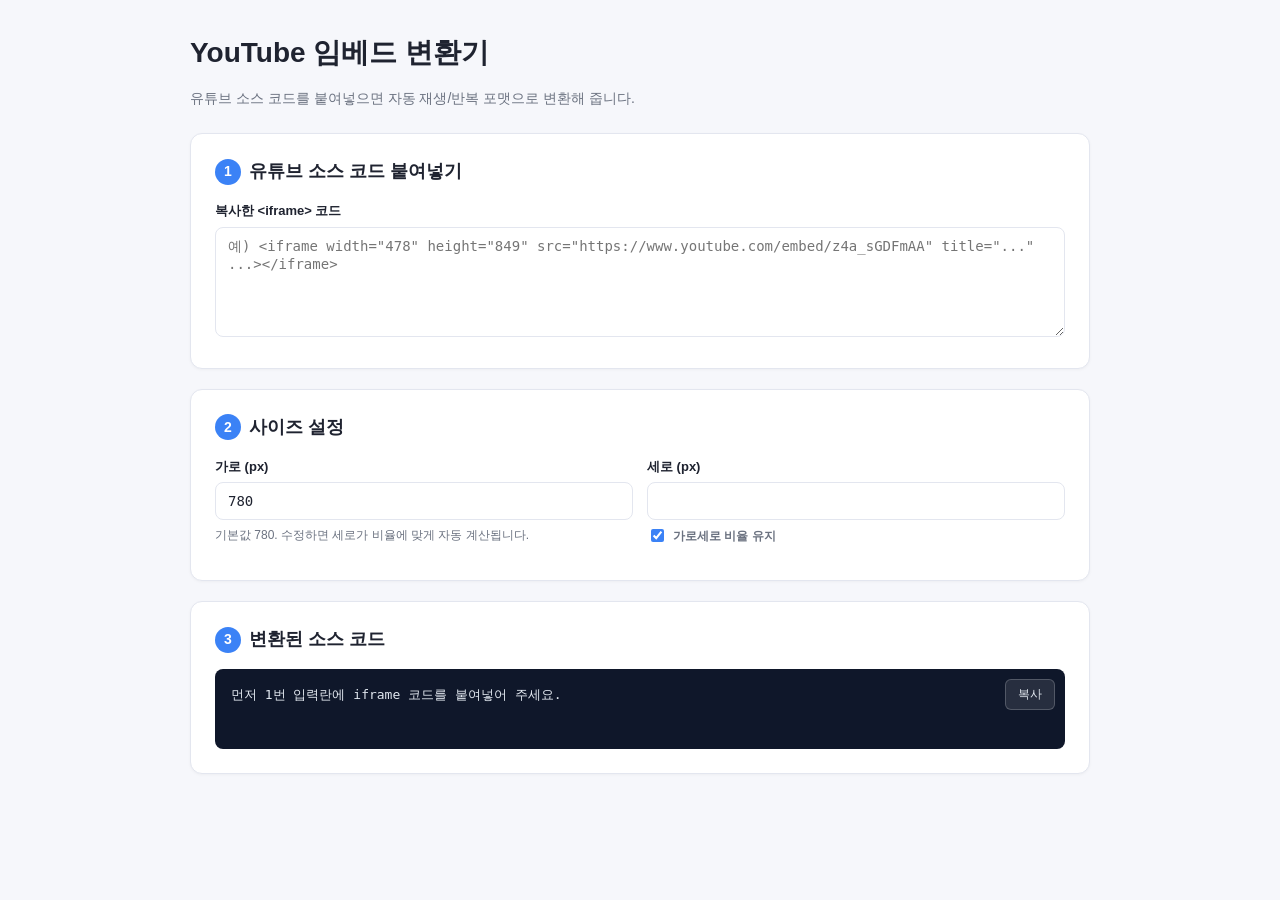
==== index.html @ b3e0369d "Add YouTube embed code generator Simple single-page tool that parses a pasted YouTube iframe, extrac" ====
<!DOCTYPE html>
<html lang="ko">
<head>
<meta charset="UTF-8">
<meta name="viewport" content="width=device-width, initial-scale=1.0">
<title>YouTube 임베드 변환기</title>
<style>
  :root {
    --bg: #f6f7fb;
    --card: #ffffff;
    --border: #e3e6ef;
    --text: #1f2330;
    --muted: #6b7280;
    --primary: #3b82f6;
    --primary-hover: #2563eb;
    --accent: #ef4444;
    --code-bg: #0f172a;
    --code-text: #e2e8f0;
  }
  * { box-sizing: border-box; }
  body {
    margin: 0;
    padding: 32px 16px;
    font-family: -apple-system, BlinkMacSystemFont, "Segoe UI", "Noto Sans KR", sans-serif;
    background: var(--bg);
    color: var(--text);
    line-height: 1.5;
  }
  .container {
    max-width: 900px;
    margin: 0 auto;
  }
  h1 {
    margin: 0 0 8px;
    font-size: 28px;
  }
  .subtitle {
    color: var(--muted);
    margin-bottom: 24px;
    font-size: 14px;
  }
  .card {
    background: var(--card);
    border: 1px solid var(--border);
    border-radius: 12px;
    padding: 24px;
    margin-bottom: 20px;
    box-shadow: 0 1px 3px rgba(0, 0, 0, 0.04);
  }
  .card h2 {
    margin: 0 0 16px;
    font-size: 18px;
    display: flex;
    align-items: center;
    gap: 8px;
  }
  .step-num {
    display: inline-flex;
    align-items: center;
    justify-content: center;
    width: 26px;
    height: 26px;
    border-radius: 50%;
    background: var(--primary);
    color: #fff;
    font-size: 14px;
    font-weight: 600;
  }
  label {
    display: block;
    font-size: 13px;
    font-weight: 600;
    margin-bottom: 6px;
    color: var(--text);
  }
  textarea, input[type="text"], input[type="number"] {
    width: 100%;
    padding: 10px 12px;
    border: 1px solid var(--border);
    border-radius: 8px;
    font-size: 14px;
    font-family: "SFMono-Regular", Consolas, monospace;
    color: var(--text);
    background: #fff;
    transition: border-color 0.15s;
  }
  textarea:focus, input:focus {
    outline: none;
    border-color: var(--primary);
    box-shadow: 0 0 0 3px rgba(59, 130, 246, 0.15);
  }
  textarea {
    min-height: 110px;
    resize: vertical;
  }
  .row {
    display: grid;
    grid-template-columns: 1fr 1fr;
    gap: 14px;
  }
  .info-row {
    display: flex;
    flex-wrap: wrap;
    gap: 8px 18px;
    font-size: 13px;
    color: var(--muted);
    margin-top: 10px;
  }
  .info-row b {
    color: var(--text);
    font-weight: 600;
  }
  .info-row .pill {
    background: #eef2ff;
    color: #3730a3;
    padding: 2px 10px;
    border-radius: 999px;
    font-weight: 500;
  }
  .error {
    color: var(--accent);
    font-size: 13px;
    margin-top: 8px;
    display: none;
  }
  .error.show { display: block; }
  .output-wrap {
    position: relative;
  }
  pre.output {
    background: var(--code-bg);
    color: var(--code-text);
    padding: 16px;
    border-radius: 8px;
    font-size: 13px;
    line-height: 1.55;
    overflow-x: auto;
    white-space: pre-wrap;
    word-break: break-all;
    margin: 0;
    min-height: 80px;
  }
  .copy-btn {
    position: absolute;
    top: 10px;
    right: 10px;
    background: rgba(255, 255, 255, 0.1);
    color: #e2e8f0;
    border: 1px solid rgba(255, 255, 255, 0.2);
    padding: 6px 12px;
    border-radius: 6px;
    font-size: 12px;
    cursor: pointer;
    transition: background 0.15s;
  }
  .copy-btn:hover { background: rgba(255, 255, 255, 0.2); }
  .copy-btn.copied { background: #10b981; border-color: #10b981; }
  .note {
    font-size: 12px;
    color: var(--muted);
    margin-top: 6px;
  }
  .lock-toggle {
    display: inline-flex;
    align-items: center;
    gap: 6px;
    font-size: 12px;
    color: var(--muted);
    margin-top: 6px;
    cursor: pointer;
    user-select: none;
  }
  .lock-toggle input { accent-color: var(--primary); }
  @media (max-width: 600px) {
    .row { grid-template-columns: 1fr; }
  }
</style>
</head>
<body>
<div class="container">
  <h1>YouTube 임베드 변환기</h1>
  <p class="subtitle">유튜브 소스 코드를 붙여넣으면 자동 재생/반복 포맷으로 변환해 줍니다.</p>

  <div class="card">
    <h2><span class="step-num">1</span>유튜브 소스 코드 붙여넣기</h2>
    <label for="inputCode">복사한 &lt;iframe&gt; 코드</label>
    <textarea id="inputCode" placeholder='예) <iframe width="478" height="849" src="https://www.youtube.com/embed/z4a_sGDFmAA" title="..." ...></iframe>'></textarea>
    <div class="error" id="errorMsg">올바른 YouTube iframe 코드를 찾지 못했어요.</div>
    <div class="info-row" id="infoRow" style="display:none;">
      <span><b>Title:</b> <span id="videoTitle">-</span></span>
      <span><b>Video ID:</b> <span class="pill" id="videoId">-</span></span>
      <span><b>원본 크기:</b> <span id="origSize">-</span></span>
    </div>
  </div>

  <div class="card">
    <h2><span class="step-num">2</span>사이즈 설정</h2>
    <div class="row">
      <div>
        <label for="widthInput">가로 (px)</label>
        <input type="number" id="widthInput" value="780" min="1">
        <p class="note">기본값 780. 수정하면 세로가 비율에 맞게 자동 계산됩니다.</p>
      </div>
      <div>
        <label for="heightInput">세로 (px)</label>
        <input type="number" id="heightInput" min="1">
        <label class="lock-toggle">
          <input type="checkbox" id="ratioLock" checked>
          가로세로 비율 유지
        </label>
      </div>
    </div>
  </div>

  <div class="card">
    <h2><span class="step-num">3</span>변환된 소스 코드</h2>
    <div class="output-wrap">
      <button class="copy-btn" id="copyBtn" type="button">복사</button>
      <pre class="output" id="outputCode">먼저 1번 입력란에 iframe 코드를 붙여넣어 주세요.</pre>
    </div>
  </div>
</div>

<script>
(function () {
  const $input = document.getElementById('inputCode');
  const $width = document.getElementById('widthInput');
  const $height = document.getElementById('heightInput');
  const $ratioLock = document.getElementById('ratioLock');
  const $output = document.getElementById('outputCode');
  const $copyBtn = document.getElementById('copyBtn');
  const $error = document.getElementById('errorMsg');
  const $infoRow = document.getElementById('infoRow');
  const $videoTitle = document.getElementById('videoTitle');
  const $videoId = document.getElementById('videoId');
  const $origSize = document.getElementById('origSize');

  const DEFAULT_WIDTH = 780;
  const FALLBACK_RATIO = 9 / 16;

  const state = {
    videoId: '',
    title: '',
    origWidth: 0,
    origHeight: 0,
    ratio: FALLBACK_RATIO,
  };

  function extractVideoId(src) {
    if (!src) return '';
    try {
      const url = new URL(src, 'https://www.youtube.com');
      const embedMatch = url.pathname.match(/\/embed\/([A-Za-z0-9_-]{6,})/);
      if (embedMatch) return embedMatch[1];
      if (url.hostname.includes('youtu.be')) {
        return url.pathname.replace(/^\//, '').split('/')[0] || '';
      }
      const v = url.searchParams.get('v');
      if (v) return v;
    } catch (_) {}
    const m = src.match(/(?:youtube\.com\/(?:embed|v|shorts)\/|youtu\.be\/|[?&]v=)([A-Za-z0-9_-]{6,})/);
    return m ? m[1] : '';
  }

  function parseIframe(text) {
    if (!text || !text.trim()) return null;
    const parser = new DOMParser();
    const doc = parser.parseFromString(text, 'text/html');
    const iframe = doc.querySelector('iframe');
    if (!iframe) return null;
    const src = iframe.getAttribute('src') || '';
    const videoId = extractVideoId(src);
    if (!videoId) return null;
    const width = parseInt(iframe.getAttribute('width'), 10);
    const height = parseInt(iframe.getAttribute('height'), 10);
    return {
      videoId,
      title: iframe.getAttribute('title') || '',
      width: Number.isFinite(width) && width > 0 ? width : 0,
      height: Number.isFinite(height) && height > 0 ? height : 0,
    };
  }

  function buildOutput() {
    if (!state.videoId) {
      $output.textContent = '먼저 1번 입력란에 iframe 코드를 붙여넣어 주세요.';
      return;
    }
    const w = Math.max(1, parseInt($width.value, 10) || DEFAULT_WIDTH);
    const h = Math.max(1, parseInt($height.value, 10) || Math.round(w * state.ratio));
    const src = `https://www.youtube.com/embed/?loop=1&amp;autoplay=1&amp;mute=1&amp;playlist=${state.videoId}`;
    $output.textContent =
      `<p style="text-align: center;">` +
      `<iframe src="${src}" width="${w}" height="${h}" frameborder="0" allowfullscreen="allowfullscreen">` +
      `</iframe></p>`;
  }

  function updateInfoUI() {
    if (!state.videoId) {
      $infoRow.style.display = 'none';
      return;
    }
    $infoRow.style.display = '';
    $videoTitle.textContent = state.title || '(제목 없음)';
    $videoId.textContent = state.videoId;
    $origSize.textContent = state.origWidth && state.origHeight
      ? `${state.origWidth} × ${state.origHeight}`
      : '(지정 없음)';
  }

  function onInputChange() {
    const parsed = parseIframe($input.value);
    if (!parsed) {
      state.videoId = '';
      state.title = '';
      state.origWidth = 0;
      state.origHeight = 0;
      state.ratio = FALLBACK_RATIO;
      const hasText = $input.value.trim().length > 0;
      $error.classList.toggle('show', hasText);
      updateInfoUI();
      buildOutput();
      return;
    }
    $error.classList.remove('show');
    state.videoId = parsed.videoId;
    state.title = parsed.title;
    state.origWidth = parsed.width;
    state.origHeight = parsed.height;
    state.ratio = (parsed.width > 0 && parsed.height > 0)
      ? parsed.height / parsed.width
      : FALLBACK_RATIO;
    updateInfoUI();
    const w = parseInt($width.value, 10) || DEFAULT_WIDTH;
    $width.value = w;
    $height.value = Math.round(w * state.ratio);
    buildOutput();
  }

  function onWidthChange() {
    if (!state.videoId) { buildOutput(); return; }
    if ($ratioLock.checked) {
      const w = parseInt($width.value, 10);
      if (Number.isFinite(w) && w > 0) {
        $height.value = Math.round(w * state.ratio);
      }
    }
    buildOutput();
  }

  function onHeightChange() {
    if (!state.videoId) { buildOutput(); return; }
    if ($ratioLock.checked) {
      const h = parseInt($height.value, 10);
      if (Number.isFinite(h) && h > 0 && state.ratio > 0) {
        $width.value = Math.round(h / state.ratio);
      }
    }
    buildOutput();
  }

  async function onCopy() {
    const text = $output.textContent;
    if (!text || !state.videoId) return;
    try {
      await navigator.clipboard.writeText(text);
    } catch (_) {
      const ta = document.createElement('textarea');
      ta.value = text;
      document.body.appendChild(ta);
      ta.select();
      try { document.execCommand('copy'); } catch (__) {}
      document.body.removeChild(ta);
    }
    $copyBtn.textContent = '복사됨!';
    $copyBtn.classList.add('copied');
    setTimeout(() => {
      $copyBtn.textContent = '복사';
      $copyBtn.classList.remove('copied');
    }, 1500);
  }

  $input.addEventListener('input', onInputChange);
  $width.addEventListener('input', onWidthChange);
  $height.addEventListener('input', onHeightChange);
  $copyBtn.addEventListener('click', onCopy);
})();
</script>
</body>
</html>
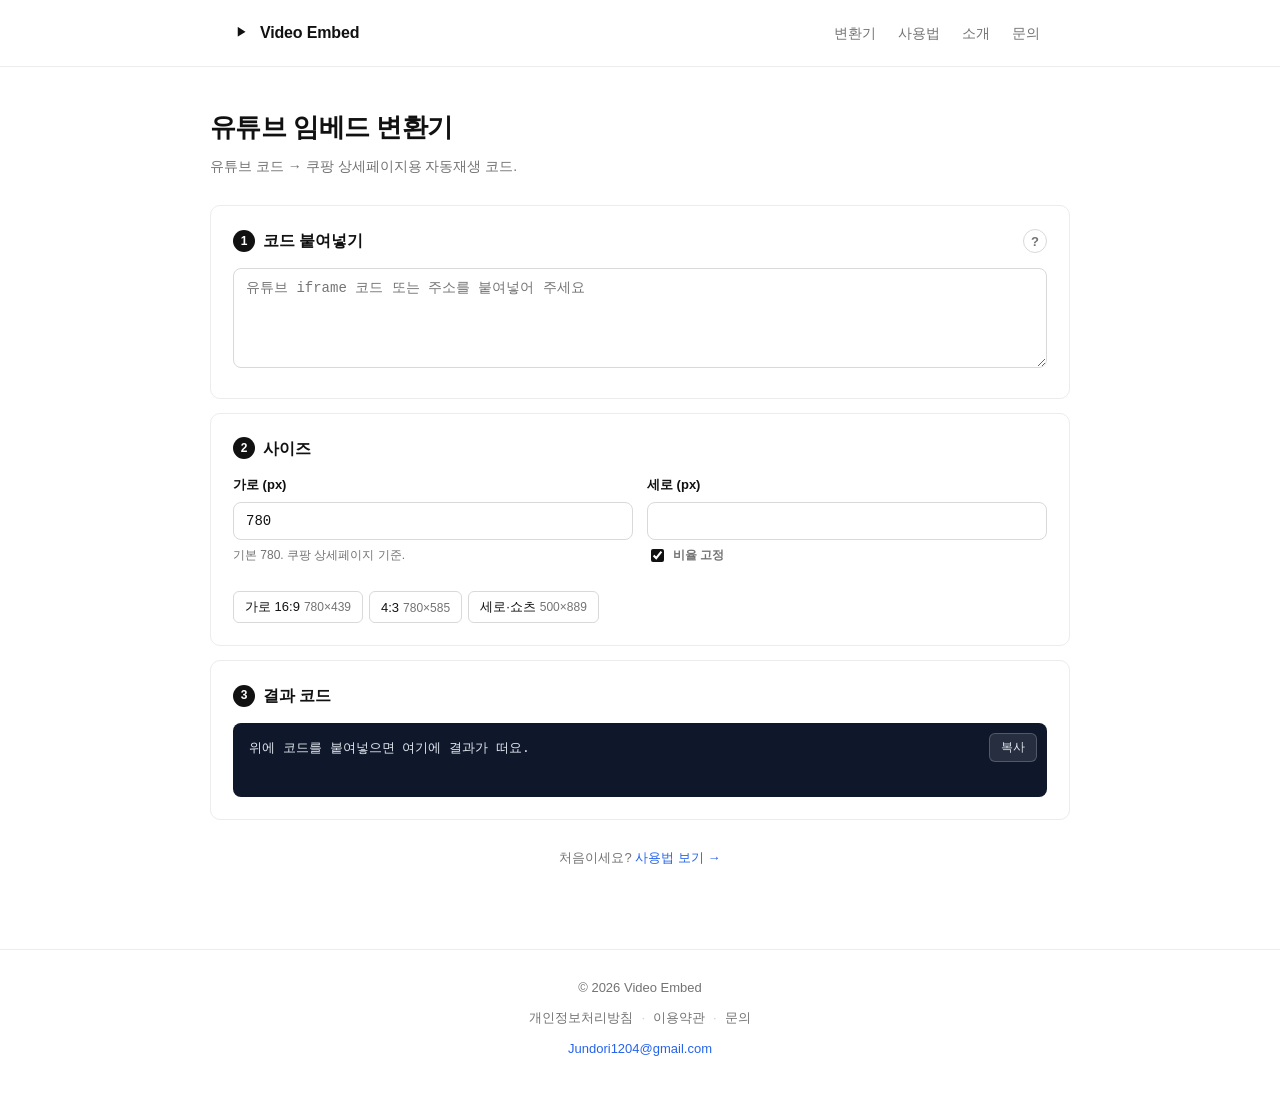
==== commit 8a8b030b: "Expand to multi-page site for AdSense readiness Adds guide/about/privacy/terms pages sharing a minim" ====
--- a/index.html
+++ b/index.html
@@ -3,68 +3,48 @@
 <head>
 <meta charset="UTF-8">
 <meta name="viewport" content="width=device-width, initial-scale=1.0">
-<title>YouTube 임베드 변환기</title>
+<title>유튜브 임베드 변환기 | 쿠팡 상세페이지 자동재생 코드 | Video Embed</title>
+<meta name="description" content="유튜브 영상을 쿠팡 상세페이지용 자동재생·반복 코드로 바꿔주는 무료 도구. 쇼츠도 지원. 가입 없음.">
+<meta name="keywords" content="유튜브 임베드 변환기, 쿠팡 상세페이지 동영상, 쿠팡 유튜브 삽입, 유튜브 iframe, 자동재생 반복, 유튜브 쇼츠 임베드">
+<meta name="author" content="Video Embed">
+<meta name="robots" content="index, follow">
+<link rel="canonical" href="https://video-embed.com/">
+
+<!-- Open Graph -->
+<meta property="og:type" content="website">
+<meta property="og:site_name" content="Video Embed">
+<meta property="og:title" content="유튜브 임베드 변환기 | 쿠팡 상세페이지 자동재생 코드">
+<meta property="og:description" content="유튜브 영상을 쿠팡 상세페이지용 자동재생·반복 코드로 바꿔주는 무료 도구. 쇼츠도 지원.">
+<meta property="og:url" content="https://video-embed.com/">
+<meta property="og:image" content="https://video-embed.com/assets/og-image.svg">
+<meta property="og:locale" content="ko_KR">
+
+<!-- Twitter -->
+<meta name="twitter:card" content="summary_large_image">
+<meta name="twitter:title" content="유튜브 임베드 변환기 | 쿠팡 상세페이지 자동재생 코드">
+<meta name="twitter:description" content="유튜브 영상을 쿠팡 상세페이지용 자동재생·반복 코드로 바꿔주는 무료 도구.">
+<meta name="twitter:image" content="https://video-embed.com/assets/og-image.svg">
+
+<!-- Google AdSense placeholder -->
+<!-- <script async src="https://pagead2.googlesyndication.com/pagead/js/adsbygoogle.js?client=ca-pub-XXXXXXXXXXXXXXXX" crossorigin="anonymous"></script> -->
+
+<!-- Google Analytics placeholder -->
+<!-- <script async src="https://www.googletagmanager.com/gtag/js?id=G-XXXXXXXXXX"></script> -->
+
+<link rel="stylesheet" href="/assets/common.css">
 <style>
-  :root {
-    --bg: #f6f7fb;
-    --card: #ffffff;
-    --border: #e3e6ef;
-    --text: #1f2330;
-    --muted: #6b7280;
-    --primary: #3b82f6;
-    --primary-hover: #2563eb;
-    --accent: #ef4444;
-    --code-bg: #0f172a;
-    --code-text: #e2e8f0;
-  }
-  * { box-sizing: border-box; }
-  body {
-    margin: 0;
-    padding: 32px 16px;
-    font-family: -apple-system, BlinkMacSystemFont, "Segoe UI", "Noto Sans KR", sans-serif;
-    background: var(--bg);
-    color: var(--text);
-    line-height: 1.5;
-  }
-  .container {
-    max-width: 900px;
-    margin: 0 auto;
-  }
-  h1 {
-    margin: 0 0 8px;
-    font-size: 28px;
-  }
-  .subtitle {
-    color: var(--muted);
-    margin-bottom: 24px;
-    font-size: 14px;
-  }
-  .card {
-    background: var(--card);
-    border: 1px solid var(--border);
-    border-radius: 12px;
-    padding: 24px;
-    margin-bottom: 20px;
-    box-shadow: 0 1px 3px rgba(0, 0, 0, 0.04);
-  }
-  .card h2 {
-    margin: 0 0 16px;
-    font-size: 18px;
-    display: flex;
-    align-items: center;
-    gap: 8px;
-  }
   .step-num {
     display: inline-flex;
     align-items: center;
     justify-content: center;
-    width: 26px;
-    height: 26px;
+    width: 22px;
+    height: 22px;
     border-radius: 50%;
-    background: var(--primary);
+    background: var(--text);
     color: #fff;
-    font-size: 14px;
+    font-size: 12px;
     font-weight: 600;
+    flex-shrink: 0;
   }
   label {
     display: block;
@@ -76,8 +56,8 @@
   textarea, input[type="text"], input[type="number"] {
     width: 100%;
     padding: 10px 12px;
-    border: 1px solid var(--border);
-    border-radius: 8px;
+    border: 1px solid var(--border-strong);
+    border-radius: var(--radius-sm);
     font-size: 14px;
     font-family: "SFMono-Regular", Consolas, monospace;
     color: var(--text);
@@ -86,11 +66,10 @@
   }
   textarea:focus, input:focus {
     outline: none;
-    border-color: var(--primary);
-    box-shadow: 0 0 0 3px rgba(59, 130, 246, 0.15);
+    border-color: var(--text);
   }
   textarea {
-    min-height: 110px;
+    min-height: 100px;
     resize: vertical;
   }
   .row {
@@ -101,21 +80,20 @@
   .info-row {
     display: flex;
     flex-wrap: wrap;
-    gap: 8px 18px;
+    gap: 6px 16px;
     font-size: 13px;
     color: var(--muted);
     margin-top: 10px;
   }
-  .info-row b {
+  .info-row b { color: var(--text); font-weight: 600; }
+  .info-row .pill {
+    background: var(--subtle);
     color: var(--text);
-    font-weight: 600;
-  }
-  .info-row .pill {
-    background: #eef2ff;
-    color: #3730a3;
-    padding: 2px 10px;
-    border-radius: 999px;
+    padding: 1px 8px;
+    border-radius: 4px;
     font-weight: 500;
+    font-family: "SFMono-Regular", Consolas, monospace;
+    font-size: 12px;
   }
   .error {
     color: var(--accent);
@@ -124,21 +102,19 @@
     display: none;
   }
   .error.show { display: block; }
-  .output-wrap {
-    position: relative;
-  }
+  .output-wrap { position: relative; }
   pre.output {
     background: var(--code-bg);
     color: var(--code-text);
     padding: 16px;
-    border-radius: 8px;
+    border-radius: var(--radius-sm);
     font-size: 13px;
     line-height: 1.55;
     overflow-x: auto;
     white-space: pre-wrap;
     word-break: break-all;
     margin: 0;
-    min-height: 80px;
+    min-height: 74px;
   }
   .copy-btn {
     position: absolute;
@@ -147,19 +123,16 @@
     background: rgba(255, 255, 255, 0.1);
     color: #e2e8f0;
     border: 1px solid rgba(255, 255, 255, 0.2);
-    padding: 6px 12px;
+    padding: 5px 11px;
     border-radius: 6px;
     font-size: 12px;
     cursor: pointer;
+    font-family: inherit;
     transition: background 0.15s;
   }
   .copy-btn:hover { background: rgba(255, 255, 255, 0.2); }
-  .copy-btn.copied { background: #10b981; border-color: #10b981; }
-  .note {
-    font-size: 12px;
-    color: var(--muted);
-    margin-top: 6px;
-  }
+  .copy-btn.copied { background: var(--success); border-color: var(--success); }
+  .note { font-size: 12px; color: var(--muted); margin-top: 6px; }
   .lock-toggle {
     display: inline-flex;
     align-items: center;
@@ -170,56 +143,321 @@
     cursor: pointer;
     user-select: none;
   }
-  .lock-toggle input { accent-color: var(--primary); }
-  @media (max-width: 600px) {
+  .lock-toggle input { accent-color: var(--text); }
+
+  .presets {
+    display: flex;
+    flex-wrap: wrap;
+    gap: 6px;
+    margin-top: 14px;
+  }
+  .preset-btn {
+    background: #fff;
+    border: 1px solid var(--border-strong);
+    border-radius: 6px;
+    padding: 6px 11px;
+    font-size: 13px;
+    color: var(--text);
+    cursor: pointer;
+    font-family: inherit;
+    transition: background 0.15s;
+  }
+  .preset-btn:hover { background: var(--subtle); }
+  .preset-btn .preset-size { color: var(--muted); font-size: 12px; margin-left: 4px; }
+
+  /* ===== Help button + modal ===== */
+  .card h2 .help-btn {
+    margin-left: auto;
+    width: 24px;
+    height: 24px;
+    border-radius: 50%;
+    border: 1px solid var(--border-strong);
+    background: #fff;
+    color: var(--muted);
+    font-size: 13px;
+    font-weight: 600;
+    cursor: pointer;
+    display: inline-flex;
+    align-items: center;
+    justify-content: center;
+    padding: 0;
+    transition: all 0.15s;
+    font-family: inherit;
+  }
+  .help-btn:hover {
+    border-color: var(--text);
+    color: var(--text);
+    background: var(--subtle);
+  }
+
+  .modal-overlay {
+    position: fixed;
+    inset: 0;
+    background: rgba(0, 0, 0, 0.45);
+    display: none;
+    align-items: center;
+    justify-content: center;
+    z-index: 200;
+    padding: 16px;
+  }
+  .modal-overlay.open { display: flex; }
+  .modal {
+    background: #fff;
+    border-radius: var(--radius);
+    width: 100%;
+    max-width: 520px;
+    max-height: 88vh;
+    display: flex;
+    flex-direction: column;
+    overflow: hidden;
+  }
+  .modal-head {
+    display: flex;
+    align-items: center;
+    justify-content: space-between;
+    padding: 14px 18px;
+    border-bottom: 1px solid var(--border);
+  }
+  .modal-head h3 { margin: 0; font-size: 15px; font-weight: 700; }
+  .modal-close {
+    background: none;
+    border: 0;
+    font-size: 20px;
+    color: var(--muted);
+    cursor: pointer;
+    padding: 4px 8px;
+    line-height: 1;
+    font-family: inherit;
+  }
+  .modal-close:hover { color: var(--text); }
+
+  .modal-tabs {
+    display: flex;
+    border-bottom: 1px solid var(--border);
+  }
+  .modal-tab {
+    flex: 1;
+    background: none;
+    border: 0;
+    padding: 10px 12px;
+    font-size: 13px;
+    color: var(--muted);
+    cursor: pointer;
+    font-weight: 600;
+    border-bottom: 2px solid transparent;
+    margin-bottom: -1px;
+    font-family: inherit;
+  }
+  .modal-tab.active { color: var(--text); border-bottom-color: var(--text); }
+
+  .modal-body {
+    padding: 18px;
+    overflow-y: auto;
+    flex: 1;
+  }
+  .modal-step {
+    display: none;
+  }
+  .modal-step.active { display: block; }
+  .modal-step h4 {
+    margin: 0 0 10px;
+    font-size: 15px;
+    font-weight: 600;
+  }
+  .modal-step p { margin: 0 0 10px; color: #333; font-size: 14px; }
+  .modal-step img {
+    width: 100%;
+    border-radius: var(--radius-sm);
+    border: 1px solid var(--border);
+    margin-top: 4px;
+  }
+  .modal-step .ph {
+    padding: 28px 14px;
+    background: var(--subtle);
+    border: 1px dashed var(--border-strong);
+    border-radius: var(--radius-sm);
+    text-align: center;
+    color: var(--muted);
+    font-size: 13px;
+  }
+
+  .modal-foot {
+    display: flex;
+    align-items: center;
+    justify-content: space-between;
+    padding: 12px 18px;
+    border-top: 1px solid var(--border);
+    background: #fff;
+    gap: 10px;
+  }
+  .step-counter {
+    font-size: 13px;
+    color: var(--muted);
+  }
+  .nav-btns {
+    display: flex;
+    gap: 6px;
+  }
+  .nav-btn {
+    padding: 7px 14px;
+    border-radius: 6px;
+    border: 1px solid var(--border-strong);
+    background: #fff;
+    font-size: 13px;
+    font-weight: 600;
+    cursor: pointer;
+    font-family: inherit;
+    color: var(--text);
+  }
+  .nav-btn:hover:not(:disabled) { background: var(--subtle); }
+  .nav-btn:disabled { opacity: 0.4; cursor: not-allowed; }
+  .nav-btn.primary {
+    background: var(--text);
+    color: #fff;
+    border-color: var(--text);
+  }
+  .nav-btn.primary:hover:not(:disabled) { background: #000; }
+
+  @media (max-width: 640px) {
     .row { grid-template-columns: 1fr; }
   }
 </style>
 </head>
 <body>
-<div class="container">
-  <h1>YouTube 임베드 변환기</h1>
-  <p class="subtitle">유튜브 소스 코드를 붙여넣으면 자동 재생/반복 포맷으로 변환해 줍니다.</p>
-
-  <div class="card">
-    <h2><span class="step-num">1</span>유튜브 소스 코드 붙여넣기</h2>
-    <label for="inputCode">복사한 &lt;iframe&gt; 코드</label>
-    <textarea id="inputCode" placeholder='예) <iframe width="478" height="849" src="https://www.youtube.com/embed/z4a_sGDFmAA" title="..." ...></iframe>'></textarea>
-    <div class="error" id="errorMsg">올바른 YouTube iframe 코드를 찾지 못했어요.</div>
+
+<header class="site-header">
+  <div class="header-inner">
+    <a href="/" class="brand">
+      <span class="brand-mark">▶</span>
+      <span class="brand-name">Video Embed</span>
+    </a>
+    <nav class="site-nav" aria-label="주요 메뉴">
+      <a href="/">변환기</a>
+      <a href="/guide.html">사용법</a>
+      <a href="/about.html">소개</a>
+      <a href="mailto:Jundori1204@gmail.com">문의</a>
+    </nav>
+  </div>
+</header>
+
+<main class="container page">
+  <h1 class="page-title">유튜브 임베드 변환기</h1>
+  <p class="page-subtitle">유튜브 코드 → 쿠팡 상세페이지용 자동재생 코드.</p>
+
+  <section class="card" aria-labelledby="step1">
+    <h2 id="step1">
+      <span class="step-num">1</span>코드 붙여넣기
+      <button type="button" class="help-btn" id="helpBtn" aria-label="코드 복사 방법 보기" title="어떻게 복사하나요?">?</button>
+    </h2>
+    <textarea id="inputCode" placeholder='유튜브 iframe 코드 또는 주소를 붙여넣어 주세요'></textarea>
+    <div class="error" id="errorMsg">유튜브 코드를 못 찾았어요.</div>
     <div class="info-row" id="infoRow" style="display:none;">
-      <span><b>Title:</b> <span id="videoTitle">-</span></span>
-      <span><b>Video ID:</b> <span class="pill" id="videoId">-</span></span>
-      <span><b>원본 크기:</b> <span id="origSize">-</span></span>
+      <span><b>제목</b> <span id="videoTitle">-</span></span>
+      <span><b>영상 ID</b> <span class="pill" id="videoId">-</span></span>
+      <span><b>원본</b> <span id="origSize">-</span></span>
     </div>
-  </div>
-
-  <div class="card">
-    <h2><span class="step-num">2</span>사이즈 설정</h2>
+  </section>
+
+  <section class="card" aria-labelledby="step2">
+    <h2 id="step2"><span class="step-num">2</span>사이즈</h2>
     <div class="row">
       <div>
         <label for="widthInput">가로 (px)</label>
         <input type="number" id="widthInput" value="780" min="1">
-        <p class="note">기본값 780. 수정하면 세로가 비율에 맞게 자동 계산됩니다.</p>
+        <p class="note">기본 780. 쿠팡 상세페이지 기준.</p>
       </div>
       <div>
         <label for="heightInput">세로 (px)</label>
         <input type="number" id="heightInput" min="1">
         <label class="lock-toggle">
           <input type="checkbox" id="ratioLock" checked>
-          가로세로 비율 유지
+          비율 고정
         </label>
       </div>
     </div>
-  </div>
-
-  <div class="card">
-    <h2><span class="step-num">3</span>변환된 소스 코드</h2>
+    <div class="presets" role="group" aria-label="프리셋">
+      <button type="button" class="preset-btn" data-w="780" data-h="439">가로 16:9<span class="preset-size">780×439</span></button>
+      <button type="button" class="preset-btn" data-w="780" data-h="585">4:3<span class="preset-size">780×585</span></button>
+      <button type="button" class="preset-btn" data-w="500" data-h="889">세로·쇼츠<span class="preset-size">500×889</span></button>
+    </div>
+  </section>
+
+  <section class="card" aria-labelledby="step3">
+    <h2 id="step3"><span class="step-num">3</span>결과 코드</h2>
     <div class="output-wrap">
       <button class="copy-btn" id="copyBtn" type="button">복사</button>
-      <pre class="output" id="outputCode">먼저 1번 입력란에 iframe 코드를 붙여넣어 주세요.</pre>
+      <pre class="output" id="outputCode">위에 코드를 붙여넣으면 여기에 결과가 떠요.</pre>
+    </div>
+  </section>
+
+  <p style="text-align:center; margin: 28px 0 0; font-size: 13px; color: var(--muted);">
+    처음이세요? <a href="/guide.html">사용법 보기 →</a>
+  </p>
+</main>
+
+<!-- Help modal -->
+<div class="modal-overlay" id="helpModal" role="dialog" aria-modal="true" aria-labelledby="helpTitle">
+  <div class="modal">
+    <div class="modal-head">
+      <h3 id="helpTitle">유튜브 코드 복사하는 법</h3>
+      <button type="button" class="modal-close" id="modalClose" aria-label="닫기">×</button>
+    </div>
+    <div class="modal-tabs" role="tablist">
+      <button type="button" class="modal-tab active" data-mtab="normal" role="tab">일반 영상</button>
+      <button type="button" class="modal-tab" data-mtab="shorts" role="tab">쇼츠</button>
+    </div>
+    <div class="modal-body">
+      <!-- Normal video steps -->
+      <div class="modal-step active" data-mgroup="normal" data-mstep="0">
+        <h4>1. 영상 아래 공유 버튼</h4>
+        <p>유튜브 영상 플레이어 하단의 <b>공유</b> 버튼을 눌러요.</p>
+        <img src="/assets/guide/1.png" alt="공유 버튼" onerror="this.outerHTML='<div class=\'ph\'>이미지 준비 중</div>'">
+      </div>
+      <div class="modal-step" data-mgroup="normal" data-mstep="1">
+        <h4>2. 퍼가기 선택</h4>
+        <p>팝업에서 <b>&lt;/&gt; 퍼가기</b>를 눌러요.</p>
+        <img src="/assets/guide/2.png" alt="퍼가기 선택" onerror="this.outerHTML='<div class=\'ph\'>이미지 준비 중</div>'">
+      </div>
+      <div class="modal-step" data-mgroup="normal" data-mstep="2">
+        <h4>3. 복사 클릭</h4>
+        <p>iframe 코드가 뜨면 오른쪽 아래 <b>복사</b>를 누르세요.</p>
+        <img src="/assets/guide/3.png" alt="iframe 코드 복사" onerror="this.outerHTML='<div class=\'ph\'>이미지 준비 중</div>'">
+      </div>
+
+      <!-- Shorts steps -->
+      <div class="modal-step" data-mgroup="shorts" data-mstep="0">
+        <h4>쇼츠: 영상 우클릭 → 소스 코드 복사</h4>
+        <p>쇼츠는 공유 메뉴에 퍼가기가 없어요. 영상 위에서 <b>마우스 우클릭</b> → <b>소스 코드 복사</b>.</p>
+        <img src="/assets/guide/4.png" alt="쇼츠 우클릭 메뉴" onerror="this.outerHTML='<div class=\'ph\'>이미지 준비 중</div>'">
+      </div>
+
+      <p style="margin-top: 14px; padding: 10px 12px; background: var(--subtle); border-radius: 6px; font-size: 13px; color: #333;">
+        <b>안 보이나요?</b> 유튜브 스튜디오 &gt; 콘텐츠 &gt; 영상 &gt; 더보기 &gt; <b>'퍼가기 허용'</b>이 켜져 있어야 해요.
+      </p>
+    </div>
+    <div class="modal-foot">
+      <span class="step-counter" id="stepCounter">1 / 3</span>
+      <div class="nav-btns">
+        <button type="button" class="nav-btn" id="prevBtn">이전</button>
+        <button type="button" class="nav-btn primary" id="nextBtn">다음</button>
+      </div>
     </div>
   </div>
 </div>
+
+<footer class="site-footer">
+  <div class="footer-inner">
+    <p class="copyright">© 2026 Video Embed</p>
+    <nav class="footer-nav" aria-label="하단 메뉴">
+      <a href="/privacy.html">개인정보처리방침</a>
+      <span class="sep">·</span>
+      <a href="/terms.html">이용약관</a>
+      <span class="sep">·</span>
+      <a href="mailto:Jundori1204@gmail.com">문의</a>
+    </nav>
+    <p class="contact"><a href="mailto:Jundori1204@gmail.com">Jundori1204@gmail.com</a></p>
+  </div>
+</footer>
 
 <script>
 (function () {
@@ -234,6 +472,7 @@
   const $videoTitle = document.getElementById('videoTitle');
   const $videoId = document.getElementById('videoId');
   const $origSize = document.getElementById('origSize');
+  const $presets = document.querySelectorAll('.preset-btn');
 
   const DEFAULT_WIDTH = 780;
   const FALLBACK_RATIO = 9 / 16;
@@ -252,6 +491,8 @@
       const url = new URL(src, 'https://www.youtube.com');
       const embedMatch = url.pathname.match(/\/embed\/([A-Za-z0-9_-]{6,})/);
       if (embedMatch) return embedMatch[1];
+      const shortsMatch = url.pathname.match(/\/shorts\/([A-Za-z0-9_-]{6,})/);
+      if (shortsMatch) return shortsMatch[1];
       if (url.hostname.includes('youtu.be')) {
         return url.pathname.replace(/^\//, '').split('/')[0] || '';
       }
@@ -262,28 +503,37 @@
     return m ? m[1] : '';
   }
 
-  function parseIframe(text) {
+  function parseInput(text) {
     if (!text || !text.trim()) return null;
+    const trimmed = text.trim();
     const parser = new DOMParser();
-    const doc = parser.parseFromString(text, 'text/html');
+    const doc = parser.parseFromString(trimmed, 'text/html');
     const iframe = doc.querySelector('iframe');
-    if (!iframe) return null;
-    const src = iframe.getAttribute('src') || '';
-    const videoId = extractVideoId(src);
-    if (!videoId) return null;
-    const width = parseInt(iframe.getAttribute('width'), 10);
-    const height = parseInt(iframe.getAttribute('height'), 10);
-    return {
-      videoId,
-      title: iframe.getAttribute('title') || '',
-      width: Number.isFinite(width) && width > 0 ? width : 0,
-      height: Number.isFinite(height) && height > 0 ? height : 0,
-    };
+    if (iframe) {
+      const src = iframe.getAttribute('src') || '';
+      const videoId = extractVideoId(src);
+      if (videoId) {
+        const width = parseInt(iframe.getAttribute('width'), 10);
+        const height = parseInt(iframe.getAttribute('height'), 10);
+        return {
+          videoId,
+          title: iframe.getAttribute('title') || '',
+          width: Number.isFinite(width) && width > 0 ? width : 0,
+          height: Number.isFinite(height) && height > 0 ? height : 0,
+        };
+      }
+    }
+    const idFromUrl = extractVideoId(trimmed);
+    if (idFromUrl) return { videoId: idFromUrl, title: '', width: 0, height: 0 };
+    if (/^[A-Za-z0-9_-]{11}$/.test(trimmed)) {
+      return { videoId: trimmed, title: '', width: 0, height: 0 };
+    }
+    return null;
   }
 
   function buildOutput() {
     if (!state.videoId) {
-      $output.textContent = '먼저 1번 입력란에 iframe 코드를 붙여넣어 주세요.';
+      $output.textContent = '위에 코드를 붙여넣으면 여기에 결과가 떠요.';
       return;
     }
     const w = Math.max(1, parseInt($width.value, 10) || DEFAULT_WIDTH);
@@ -301,15 +551,15 @@
       return;
     }
     $infoRow.style.display = '';
-    $videoTitle.textContent = state.title || '(제목 없음)';
+    $videoTitle.textContent = state.title || '(없음)';
     $videoId.textContent = state.videoId;
     $origSize.textContent = state.origWidth && state.origHeight
-      ? `${state.origWidth} × ${state.origHeight}`
-      : '(지정 없음)';
+      ? `${state.origWidth}×${state.origHeight}`
+      : '(없음)';
   }
 
   function onInputChange() {
-    const parsed = parseIframe($input.value);
+    const parsed = parseInput($input.value);
     if (!parsed) {
       state.videoId = '';
       state.title = '';
@@ -341,9 +591,7 @@
     if (!state.videoId) { buildOutput(); return; }
     if ($ratioLock.checked) {
       const w = parseInt($width.value, 10);
-      if (Number.isFinite(w) && w > 0) {
-        $height.value = Math.round(w * state.ratio);
-      }
+      if (Number.isFinite(w) && w > 0) $height.value = Math.round(w * state.ratio);
     }
     buildOutput();
   }
@@ -356,6 +604,17 @@
         $width.value = Math.round(h / state.ratio);
       }
     }
+    buildOutput();
+  }
+
+  function onPreset(e) {
+    const btn = e.currentTarget;
+    const w = parseInt(btn.dataset.w, 10);
+    const h = parseInt(btn.dataset.h, 10);
+    if (!w || !h) return;
+    $width.value = w;
+    $height.value = h;
+    state.ratio = h / w;
     buildOutput();
   }
 
@@ -372,7 +631,7 @@
       try { document.execCommand('copy'); } catch (__) {}
       document.body.removeChild(ta);
     }
-    $copyBtn.textContent = '복사됨!';
+    $copyBtn.textContent = '복사됨';
     $copyBtn.classList.add('copied');
     setTimeout(() => {
       $copyBtn.textContent = '복사';
@@ -384,6 +643,72 @@
   $width.addEventListener('input', onWidthChange);
   $height.addEventListener('input', onHeightChange);
   $copyBtn.addEventListener('click', onCopy);
+  $presets.forEach(btn => btn.addEventListener('click', onPreset));
+
+  /* ===== Help modal ===== */
+  const $helpBtn = document.getElementById('helpBtn');
+  const $modal = document.getElementById('helpModal');
+  const $close = document.getElementById('modalClose');
+  const $mTabs = document.querySelectorAll('.modal-tab');
+  const $mSteps = document.querySelectorAll('.modal-step');
+  const $prev = document.getElementById('prevBtn');
+  const $next = document.getElementById('nextBtn');
+  const $counter = document.getElementById('stepCounter');
+
+  let currentGroup = 'normal';
+  let currentStep = 0;
+
+  function stepsOf(group) {
+    return Array.from($mSteps).filter(el => el.dataset.mgroup === group);
+  }
+  function renderSteps() {
+    const steps = stepsOf(currentGroup);
+    const total = steps.length;
+    if (currentStep >= total) currentStep = total - 1;
+    if (currentStep < 0) currentStep = 0;
+    $mSteps.forEach(el => {
+      const isMatch = el.dataset.mgroup === currentGroup && parseInt(el.dataset.mstep, 10) === currentStep;
+      el.classList.toggle('active', isMatch);
+    });
+    $counter.textContent = `${currentStep + 1} / ${total}`;
+    $prev.disabled = currentStep === 0;
+    if (currentStep === total - 1) {
+      $next.textContent = '닫기';
+    } else {
+      $next.textContent = '다음';
+    }
+  }
+  function openModal() {
+    currentGroup = 'normal';
+    currentStep = 0;
+    $mTabs.forEach(t => t.classList.toggle('active', t.dataset.mtab === 'normal'));
+    renderSteps();
+    $modal.classList.add('open');
+  }
+  function closeModal() { $modal.classList.remove('open'); }
+
+  $helpBtn.addEventListener('click', openModal);
+  $close.addEventListener('click', closeModal);
+  $modal.addEventListener('click', (e) => { if (e.target === $modal) closeModal(); });
+  document.addEventListener('keydown', (e) => {
+    if (e.key === 'Escape' && $modal.classList.contains('open')) closeModal();
+  });
+
+  $mTabs.forEach(tab => {
+    tab.addEventListener('click', () => {
+      currentGroup = tab.dataset.mtab;
+      currentStep = 0;
+      $mTabs.forEach(t => t.classList.toggle('active', t === tab));
+      renderSteps();
+    });
+  });
+  $prev.addEventListener('click', () => { currentStep--; renderSteps(); });
+  $next.addEventListener('click', () => {
+    const total = stepsOf(currentGroup).length;
+    if (currentStep === total - 1) { closeModal(); return; }
+    currentStep++;
+    renderSteps();
+  });
 })();
 </script>
 </body>
--- a/assets/common.css
+++ b/assets/common.css
@@ -0,0 +1,288 @@
+/* ==========================================================================
+   Video Embed — Common styles (white minimal)
+   ========================================================================== */
+
+:root {
+  --bg: #ffffff;
+  --card: #ffffff;
+  --border: #ececec;
+  --border-strong: #d9d9d9;
+  --text: #111111;
+  --muted: #737373;
+  --subtle: #f7f7f7;
+  --primary: #2563eb;
+  --primary-hover: #1d4ed8;
+  --primary-soft: #f1f5ff;
+  --accent: #ef4444;
+  --success: #10b981;
+  --code-bg: #0f172a;
+  --code-text: #e2e8f0;
+  --radius: 10px;
+  --radius-sm: 8px;
+}
+
+* { box-sizing: border-box; }
+
+html { -webkit-text-size-adjust: 100%; }
+
+body {
+  margin: 0;
+  padding: 0;
+  font-family: -apple-system, BlinkMacSystemFont, "Segoe UI", "Noto Sans KR",
+    "Apple SD Gothic Neo", "Malgun Gothic", sans-serif;
+  background: var(--bg);
+  color: var(--text);
+  line-height: 1.6;
+  -webkit-font-smoothing: antialiased;
+}
+
+a {
+  color: var(--primary);
+  text-decoration: none;
+  transition: color 0.15s;
+}
+a:hover { color: var(--primary-hover); text-decoration: underline; }
+
+img { max-width: 100%; height: auto; display: block; }
+
+.container {
+  max-width: 860px;
+  margin: 0 auto;
+  padding: 0 20px;
+}
+
+/* ===== Header ===== */
+.site-header {
+  background: #fff;
+  border-bottom: 1px solid var(--border);
+}
+.header-inner {
+  max-width: 860px;
+  margin: 0 auto;
+  padding: 16px 20px;
+  display: flex;
+  align-items: center;
+  justify-content: space-between;
+  gap: 16px;
+}
+.brand {
+  display: inline-flex;
+  align-items: center;
+  gap: 8px;
+  color: var(--text);
+  font-weight: 700;
+  font-size: 16px;
+  text-decoration: none;
+  letter-spacing: -0.01em;
+}
+.brand:hover { text-decoration: none; color: var(--text); }
+.brand-mark {
+  display: inline-flex;
+  align-items: center;
+  justify-content: center;
+  width: 22px;
+  height: 22px;
+  color: var(--text);
+  font-size: 11px;
+}
+
+.site-nav {
+  display: flex;
+  align-items: center;
+  gap: 2px;
+}
+.site-nav a {
+  color: var(--muted);
+  font-size: 14px;
+  font-weight: 500;
+  padding: 6px 10px;
+  border-radius: 6px;
+  transition: color 0.15s;
+}
+.site-nav a:hover {
+  color: var(--text);
+  background: none;
+  text-decoration: none;
+}
+
+/* ===== Footer ===== */
+.site-footer {
+  border-top: 1px solid var(--border);
+  margin-top: 60px;
+  padding: 24px 20px 32px;
+  background: #fff;
+}
+.footer-inner {
+  max-width: 860px;
+  margin: 0 auto;
+  text-align: center;
+  color: var(--muted);
+  font-size: 13px;
+}
+.footer-inner p { margin: 4px 0; }
+.footer-nav {
+  display: inline-flex;
+  flex-wrap: wrap;
+  justify-content: center;
+  gap: 4px 8px;
+  margin: 6px 0;
+}
+.footer-nav a { color: var(--muted); font-size: 13px; }
+.footer-nav a:hover { color: var(--text); }
+.footer-nav .sep { color: #d0d0d0; }
+.contact a { color: var(--primary); }
+
+/* ===== Page shell ===== */
+.page {
+  padding: 40px 0 20px;
+}
+.page-title {
+  margin: 0 0 6px;
+  font-size: 26px;
+  letter-spacing: -0.02em;
+  font-weight: 700;
+}
+.page-subtitle {
+  color: var(--muted);
+  margin: 0 0 28px;
+  font-size: 14px;
+}
+
+/* ===== Typography (prose docs) ===== */
+.prose h2 {
+  font-size: 20px;
+  margin: 36px 0 10px;
+  letter-spacing: -0.01em;
+  font-weight: 700;
+}
+.prose h3 {
+  font-size: 16px;
+  margin: 22px 0 6px;
+  font-weight: 600;
+}
+.prose p { margin: 0 0 12px; color: #333; }
+.prose ul, .prose ol {
+  margin: 0 0 14px;
+  padding-left: 20px;
+  color: #333;
+}
+.prose li { margin-bottom: 4px; }
+.prose strong { color: var(--text); font-weight: 600; }
+.prose code {
+  background: var(--subtle);
+  padding: 2px 6px;
+  border-radius: 4px;
+  font-size: 0.9em;
+  font-family: "SFMono-Regular", Consolas, "Liberation Mono", monospace;
+  color: #111;
+}
+.prose hr {
+  border: 0;
+  border-top: 1px solid var(--border);
+  margin: 32px 0;
+}
+
+/* ===== Card (flat white) ===== */
+.card {
+  background: var(--card);
+  border: 1px solid var(--border);
+  border-radius: var(--radius);
+  padding: 22px;
+  margin-bottom: 14px;
+}
+.card h2 {
+  margin: 0 0 14px;
+  font-size: 16px;
+  font-weight: 600;
+  display: flex;
+  align-items: center;
+  gap: 8px;
+}
+
+/* ===== Buttons ===== */
+.btn {
+  display: inline-flex;
+  align-items: center;
+  justify-content: center;
+  gap: 6px;
+  padding: 10px 16px;
+  border-radius: var(--radius-sm);
+  border: 1px solid transparent;
+  font-size: 14px;
+  font-weight: 600;
+  cursor: pointer;
+  transition: background 0.15s, border-color 0.15s, color 0.15s;
+  text-decoration: none;
+  font-family: inherit;
+  line-height: 1;
+}
+.btn:hover { text-decoration: none; }
+.btn-primary {
+  background: var(--text);
+  color: #fff;
+  border-color: var(--text);
+}
+.btn-primary:hover { background: #000; color: #fff; border-color: #000; }
+.btn-ghost {
+  background: #fff;
+  color: var(--text);
+  border-color: var(--border-strong);
+}
+.btn-ghost:hover { background: var(--subtle); color: var(--text); }
+
+/* ===== CTA (minimal link row) ===== */
+.cta-row {
+  display: flex;
+  align-items: center;
+  justify-content: space-between;
+  gap: 14px;
+  padding: 18px 20px;
+  border: 1px solid var(--border);
+  border-radius: var(--radius);
+  margin: 24px 0 0;
+  background: #fff;
+}
+.cta-row .cta-text { flex: 1 1 auto; min-width: 180px; }
+.cta-row strong { display: block; font-size: 14px; margin-bottom: 2px; }
+.cta-row small { color: var(--muted); font-size: 13px; }
+
+/* ===== Figure / image placeholder ===== */
+.figure {
+  margin: 14px 0;
+  border: 1px solid var(--border);
+  border-radius: var(--radius-sm);
+  background: #fff;
+  overflow: hidden;
+}
+.figure img { width: 100%; display: block; }
+.figure figcaption {
+  padding: 10px 14px;
+  font-size: 13px;
+  color: var(--muted);
+  background: var(--subtle);
+  border-top: 1px solid var(--border);
+}
+.figure.placeholder {
+  border-style: dashed;
+  padding: 28px 20px;
+  text-align: center;
+  color: var(--muted);
+  font-size: 13px;
+}
+.figure.placeholder code {
+  background: var(--subtle);
+  padding: 2px 8px;
+  border-radius: 4px;
+  font-size: 12px;
+}
+
+/* ===== Responsive ===== */
+@media (max-width: 640px) {
+  .header-inner { padding: 14px 16px; }
+  .brand { font-size: 15px; }
+  .container { padding: 0 16px; }
+  .page-title { font-size: 22px; }
+  .prose h2 { font-size: 18px; }
+  .cta-row { flex-direction: column; align-items: stretch; text-align: left; }
+  .cta-row .btn { width: 100%; }
+}
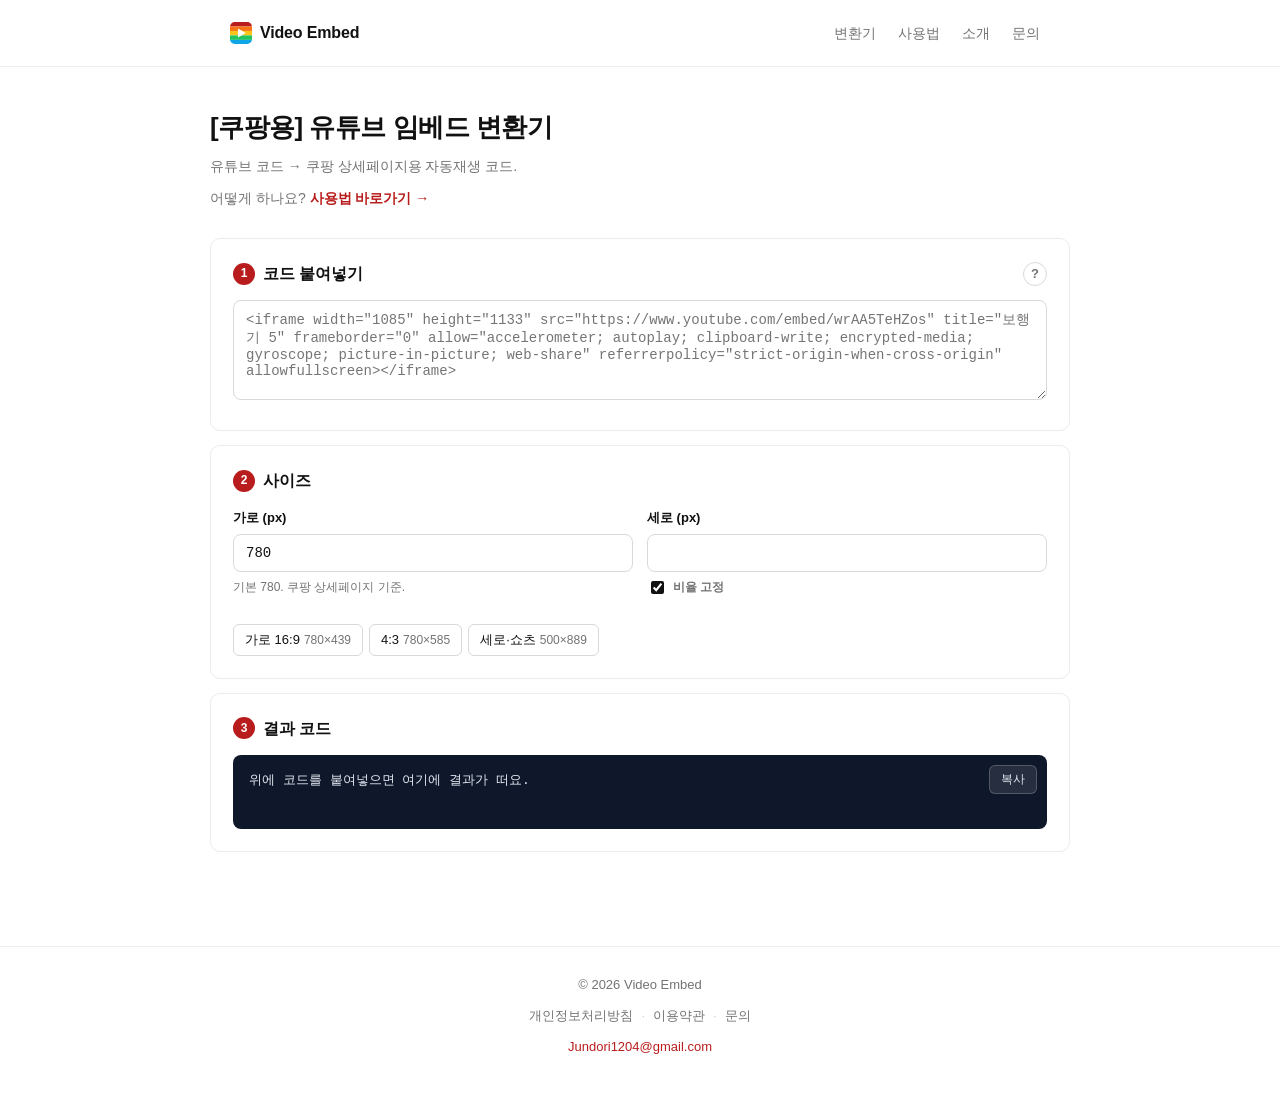
==== commit b87c84ed: "Add Coupang-themed favicon and dark-red accent - New favicon.svg uses Coupang trademark rainbow (red" ====
--- a/index.html
+++ b/index.html
@@ -3,17 +3,18 @@
 <head>
 <meta charset="UTF-8">
 <meta name="viewport" content="width=device-width, initial-scale=1.0">
-<title>유튜브 임베드 변환기 | 쿠팡 상세페이지 자동재생 코드 | Video Embed</title>
+<title>[쿠팡용] 유튜브 임베드 변환기 | Video Embed</title>
 <meta name="description" content="유튜브 영상을 쿠팡 상세페이지용 자동재생·반복 코드로 바꿔주는 무료 도구. 쇼츠도 지원. 가입 없음.">
-<meta name="keywords" content="유튜브 임베드 변환기, 쿠팡 상세페이지 동영상, 쿠팡 유튜브 삽입, 유튜브 iframe, 자동재생 반복, 유튜브 쇼츠 임베드">
+<meta name="keywords" content="쿠팡용 유튜브 임베드, 유튜브 임베드 변환기, 쿠팡 상세페이지 동영상, 쿠팡 유튜브 삽입, 유튜브 iframe, 자동재생 반복, 유튜브 쇼츠 임베드">
 <meta name="author" content="Video Embed">
 <meta name="robots" content="index, follow">
 <link rel="canonical" href="https://video-embed.com/">
+<link rel="icon" type="image/svg+xml" href="/assets/favicon.svg">
 
 <!-- Open Graph -->
 <meta property="og:type" content="website">
 <meta property="og:site_name" content="Video Embed">
-<meta property="og:title" content="유튜브 임베드 변환기 | 쿠팡 상세페이지 자동재생 코드">
+<meta property="og:title" content="[쿠팡용] 유튜브 임베드 변환기">
 <meta property="og:description" content="유튜브 영상을 쿠팡 상세페이지용 자동재생·반복 코드로 바꿔주는 무료 도구. 쇼츠도 지원.">
 <meta property="og:url" content="https://video-embed.com/">
 <meta property="og:image" content="https://video-embed.com/assets/og-image.svg">
@@ -21,12 +22,13 @@
 
 <!-- Twitter -->
 <meta name="twitter:card" content="summary_large_image">
-<meta name="twitter:title" content="유튜브 임베드 변환기 | 쿠팡 상세페이지 자동재생 코드">
+<meta name="twitter:title" content="[쿠팡용] 유튜브 임베드 변환기">
 <meta name="twitter:description" content="유튜브 영상을 쿠팡 상세페이지용 자동재생·반복 코드로 바꿔주는 무료 도구.">
 <meta name="twitter:image" content="https://video-embed.com/assets/og-image.svg">
 
-<!-- Google AdSense placeholder -->
-<!-- <script async src="https://pagead2.googlesyndication.com/pagead/js/adsbygoogle.js?client=ca-pub-XXXXXXXXXXXXXXXX" crossorigin="anonymous"></script> -->
+<!-- Google AdSense -->
+<script async src="https://pagead2.googlesyndication.com/pagead/js/adsbygoogle.js?client=ca-pub-5144659713442607"
+     crossorigin="anonymous"></script>
 
 <!-- Google Analytics placeholder -->
 <!-- <script async src="https://www.googletagmanager.com/gtag/js?id=G-XXXXXXXXXX"></script> -->
@@ -40,11 +42,20 @@
     width: 22px;
     height: 22px;
     border-radius: 50%;
-    background: var(--text);
+    background: var(--primary);
     color: #fff;
     font-size: 12px;
     font-weight: 600;
     flex-shrink: 0;
+  }
+  .quick-link {
+    margin: -18px 0 28px;
+    font-size: 14px;
+    color: var(--muted);
+  }
+  .quick-link a {
+    color: var(--primary);
+    font-weight: 600;
   }
   label {
     display: block;
@@ -248,7 +259,7 @@
     margin-bottom: -1px;
     font-family: inherit;
   }
-  .modal-tab.active { color: var(--text); border-bottom-color: var(--text); }
+  .modal-tab.active { color: var(--primary); border-bottom-color: var(--primary); }
 
   .modal-body {
     padding: 18px;
@@ -312,11 +323,11 @@
   .nav-btn:hover:not(:disabled) { background: var(--subtle); }
   .nav-btn:disabled { opacity: 0.4; cursor: not-allowed; }
   .nav-btn.primary {
-    background: var(--text);
+    background: var(--primary);
     color: #fff;
-    border-color: var(--text);
-  }
-  .nav-btn.primary:hover:not(:disabled) { background: #000; }
+    border-color: var(--primary);
+  }
+  .nav-btn.primary:hover:not(:disabled) { background: var(--primary-hover); }
 
   @media (max-width: 640px) {
     .row { grid-template-columns: 1fr; }
@@ -328,7 +339,7 @@
 <header class="site-header">
   <div class="header-inner">
     <a href="/" class="brand">
-      <span class="brand-mark">▶</span>
+      <span class="brand-mark"><img src="/assets/favicon.svg" alt=""></span>
       <span class="brand-name">Video Embed</span>
     </a>
     <nav class="site-nav" aria-label="주요 메뉴">
@@ -341,15 +352,16 @@
 </header>
 
 <main class="container page">
-  <h1 class="page-title">유튜브 임베드 변환기</h1>
+  <h1 class="page-title">[쿠팡용] 유튜브 임베드 변환기</h1>
   <p class="page-subtitle">유튜브 코드 → 쿠팡 상세페이지용 자동재생 코드.</p>
+  <p class="quick-link">어떻게 하나요? <a href="/guide.html">사용법 바로가기 →</a></p>
 
   <section class="card" aria-labelledby="step1">
     <h2 id="step1">
       <span class="step-num">1</span>코드 붙여넣기
       <button type="button" class="help-btn" id="helpBtn" aria-label="코드 복사 방법 보기" title="어떻게 복사하나요?">?</button>
     </h2>
-    <textarea id="inputCode" placeholder='유튜브 iframe 코드 또는 주소를 붙여넣어 주세요'></textarea>
+    <textarea id="inputCode" placeholder='&lt;iframe width=&quot;1085&quot; height=&quot;1133&quot; src=&quot;https://www.youtube.com/embed/wrAA5TeHZos&quot; title=&quot;보행기 5&quot; frameborder=&quot;0&quot; allow=&quot;accelerometer; autoplay; clipboard-write; encrypted-media; gyroscope; picture-in-picture; web-share&quot; referrerpolicy=&quot;strict-origin-when-cross-origin&quot; allowfullscreen&gt;&lt;/iframe&gt;'></textarea>
     <div class="error" id="errorMsg">유튜브 코드를 못 찾았어요.</div>
     <div class="info-row" id="infoRow" style="display:none;">
       <span><b>제목</b> <span id="videoTitle">-</span></span>
@@ -390,9 +402,6 @@
     </div>
   </section>
 
-  <p style="text-align:center; margin: 28px 0 0; font-size: 13px; color: var(--muted);">
-    처음이세요? <a href="/guide.html">사용법 보기 →</a>
-  </p>
 </main>
 
 <!-- Help modal -->
--- a/assets/common.css
+++ b/assets/common.css
@@ -10,9 +10,9 @@
   --text: #111111;
   --muted: #737373;
   --subtle: #f7f7f7;
-  --primary: #2563eb;
-  --primary-hover: #1d4ed8;
-  --primary-soft: #f1f5ff;
+  --primary: #b91c1c;
+  --primary-hover: #991b1b;
+  --primary-soft: #fef2f2;
   --accent: #ef4444;
   --success: #10b981;
   --code-bg: #0f172a;
@@ -82,9 +82,8 @@
   justify-content: center;
   width: 22px;
   height: 22px;
-  color: var(--text);
-  font-size: 11px;
-}
+}
+.brand-mark img { width: 22px; height: 22px; display: block; }
 
 .site-nav {
   display: flex;
@@ -218,11 +217,11 @@
 }
 .btn:hover { text-decoration: none; }
 .btn-primary {
-  background: var(--text);
+  background: var(--primary);
   color: #fff;
-  border-color: var(--text);
-}
-.btn-primary:hover { background: #000; color: #fff; border-color: #000; }
+  border-color: var(--primary);
+}
+.btn-primary:hover { background: var(--primary-hover); color: #fff; border-color: var(--primary-hover); }
 .btn-ghost {
   background: #fff;
   color: var(--text);
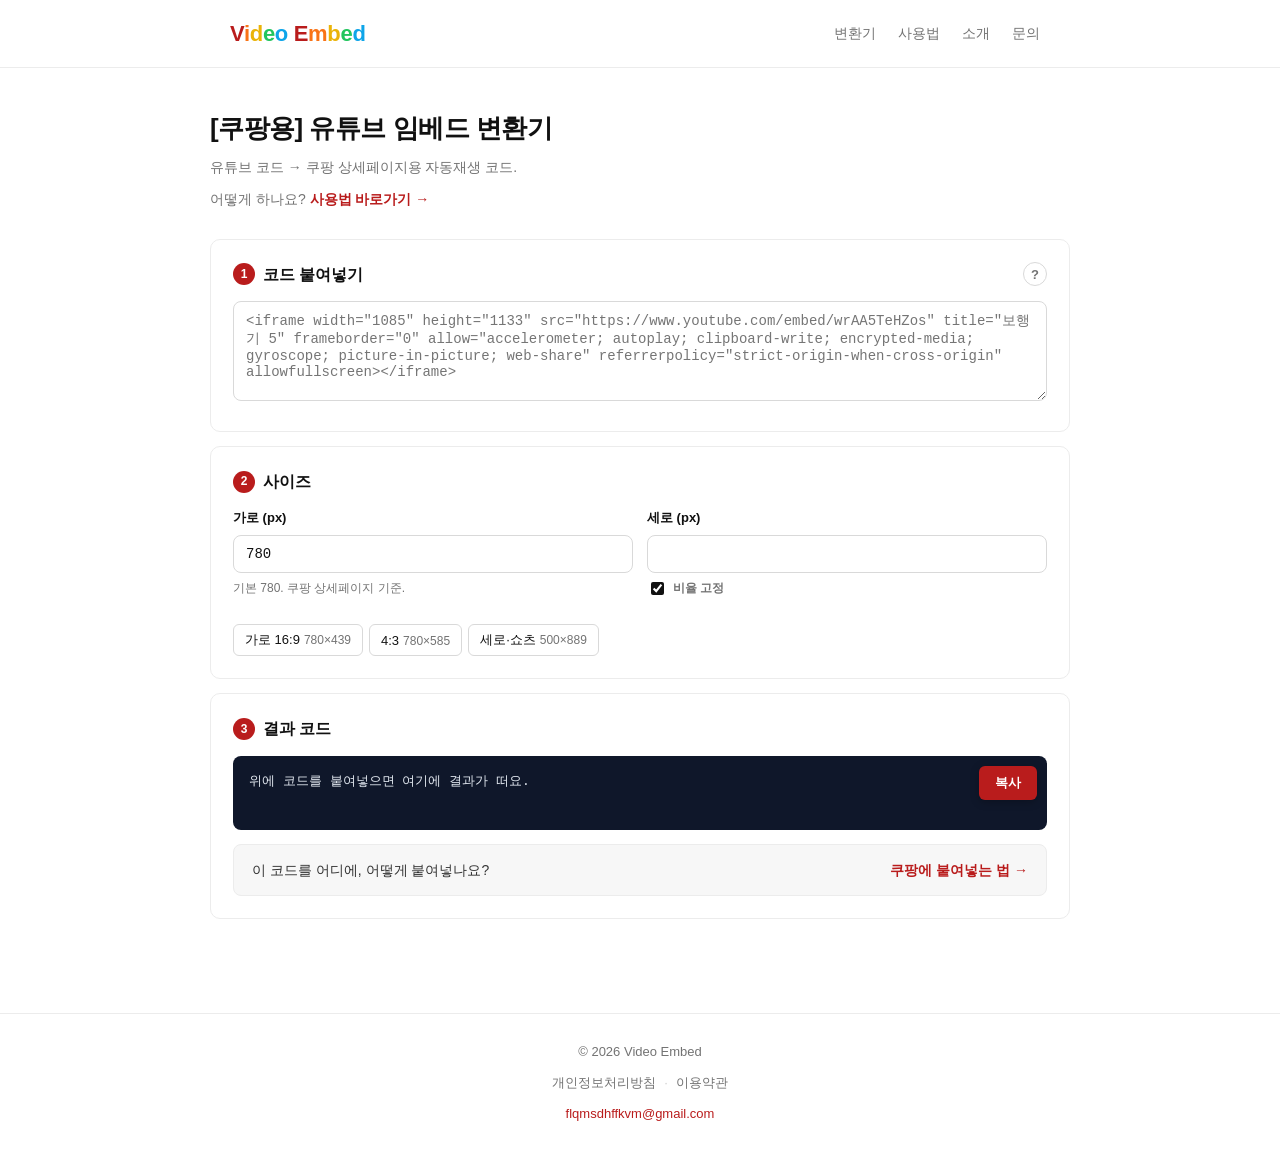
==== commit 4f9910ec: "Refine UX: scrollable help modal, colored brand, formal legal tone Brand wordmark now reads "Video E" ====
--- a/index.html
+++ b/index.html
@@ -131,18 +131,22 @@
     position: absolute;
     top: 10px;
     right: 10px;
-    background: rgba(255, 255, 255, 0.1);
-    color: #e2e8f0;
-    border: 1px solid rgba(255, 255, 255, 0.2);
-    padding: 5px 11px;
+    background: var(--primary);
+    color: #fff;
+    border: 0;
+    padding: 8px 16px;
     border-radius: 6px;
-    font-size: 12px;
+    font-size: 13px;
+    font-weight: 700;
     cursor: pointer;
     font-family: inherit;
-    transition: background 0.15s;
-  }
-  .copy-btn:hover { background: rgba(255, 255, 255, 0.2); }
-  .copy-btn.copied { background: var(--success); border-color: var(--success); }
+    transition: background 0.15s, transform 0.05s;
+    box-shadow: 0 2px 8px rgba(0,0,0,0.25);
+  }
+  .copy-btn:hover { background: var(--primary-hover); }
+  .copy-btn:active { transform: translateY(1px); }
+  .copy-btn.copied { background: var(--success); }
+  pre.output { padding-right: 96px; }
   .note { font-size: 12px; color: var(--muted); margin-top: 6px; }
   .lock-toggle {
     display: inline-flex;
@@ -176,6 +180,26 @@
   .preset-btn:hover { background: var(--subtle); }
   .preset-btn .preset-size { color: var(--muted); font-size: 12px; margin-left: 4px; }
 
+  .next-step {
+    margin-top: 14px;
+    padding: 14px 18px;
+    border: 1px solid var(--border);
+    background: var(--subtle);
+    border-radius: var(--radius-sm);
+    font-size: 14px;
+    color: #333;
+    display: flex;
+    flex-wrap: wrap;
+    gap: 4px 10px;
+    align-items: center;
+    justify-content: space-between;
+  }
+  .next-step a {
+    color: var(--primary);
+    font-weight: 700;
+    white-space: nowrap;
+  }
+
   /* ===== Help button + modal ===== */
   .card h2 .help-btn {
     margin-left: auto;
@@ -242,36 +266,27 @@
   }
   .modal-close:hover { color: var(--text); }
 
-  .modal-tabs {
-    display: flex;
-    border-bottom: 1px solid var(--border);
-  }
-  .modal-tab {
-    flex: 1;
-    background: none;
-    border: 0;
-    padding: 10px 12px;
-    font-size: 13px;
-    color: var(--muted);
-    cursor: pointer;
-    font-weight: 600;
-    border-bottom: 2px solid transparent;
-    margin-bottom: -1px;
-    font-family: inherit;
-  }
-  .modal-tab.active { color: var(--primary); border-bottom-color: var(--primary); }
-
   .modal-body {
-    padding: 18px;
+    padding: 18px 22px 22px;
     overflow-y: auto;
     flex: 1;
-  }
+    scroll-behavior: smooth;
+  }
+  .modal-section {
+    margin: 20px 0 8px;
+    font-size: 14px;
+    font-weight: 700;
+    color: var(--primary);
+    text-transform: none;
+    padding-bottom: 6px;
+    border-bottom: 1px solid var(--border);
+  }
+  .modal-section:first-child { margin-top: 0; }
   .modal-step {
-    display: none;
-  }
-  .modal-step.active { display: block; }
-  .modal-step h4 {
-    margin: 0 0 10px;
+    margin-bottom: 18px;
+  }
+  .modal-step h5 {
+    margin: 0 0 8px;
     font-size: 15px;
     font-weight: 600;
   }
@@ -280,7 +295,6 @@
     width: 100%;
     border-radius: var(--radius-sm);
     border: 1px solid var(--border);
-    margin-top: 4px;
   }
   .modal-step .ph {
     padding: 28px 14px;
@@ -292,43 +306,6 @@
     font-size: 13px;
   }
 
-  .modal-foot {
-    display: flex;
-    align-items: center;
-    justify-content: space-between;
-    padding: 12px 18px;
-    border-top: 1px solid var(--border);
-    background: #fff;
-    gap: 10px;
-  }
-  .step-counter {
-    font-size: 13px;
-    color: var(--muted);
-  }
-  .nav-btns {
-    display: flex;
-    gap: 6px;
-  }
-  .nav-btn {
-    padding: 7px 14px;
-    border-radius: 6px;
-    border: 1px solid var(--border-strong);
-    background: #fff;
-    font-size: 13px;
-    font-weight: 600;
-    cursor: pointer;
-    font-family: inherit;
-    color: var(--text);
-  }
-  .nav-btn:hover:not(:disabled) { background: var(--subtle); }
-  .nav-btn:disabled { opacity: 0.4; cursor: not-allowed; }
-  .nav-btn.primary {
-    background: var(--primary);
-    color: #fff;
-    border-color: var(--primary);
-  }
-  .nav-btn.primary:hover:not(:disabled) { background: var(--primary-hover); }
-
   @media (max-width: 640px) {
     .row { grid-template-columns: 1fr; }
   }
@@ -338,15 +315,14 @@
 
 <header class="site-header">
   <div class="header-inner">
-    <a href="/" class="brand">
-      <span class="brand-mark"><img src="/assets/favicon.svg" alt=""></span>
-      <span class="brand-name">Video Embed</span>
+    <a href="/" class="brand" aria-label="Video Embed 홈">
+      <span class="brand-name"><span class="c1">V</span><span class="c2">i</span><span class="c3">d</span><span class="c4">e</span><span class="c5">o</span>&nbsp;<span class="c1">E</span><span class="c2">m</span><span class="c3">b</span><span class="c4">e</span><span class="c5">d</span></span>
     </a>
     <nav class="site-nav" aria-label="주요 메뉴">
       <a href="/">변환기</a>
       <a href="/guide.html">사용법</a>
       <a href="/about.html">소개</a>
-      <a href="mailto:Jundori1204@gmail.com">문의</a>
+      <a href="mailto:flqmsdhffkvm@gmail.com">문의</a>
     </nav>
   </div>
 </header>
@@ -400,56 +376,53 @@
       <button class="copy-btn" id="copyBtn" type="button">복사</button>
       <pre class="output" id="outputCode">위에 코드를 붙여넣으면 여기에 결과가 떠요.</pre>
     </div>
+    <div class="next-step">
+      <span>이 코드를 어디에, 어떻게 붙여넣나요?</span>
+      <a href="/guide.html#paste">쿠팡에 붙여넣는 법 →</a>
+    </div>
   </section>
 
 </main>
 
-<!-- Help modal -->
+<!-- Help modal (scrollable) -->
 <div class="modal-overlay" id="helpModal" role="dialog" aria-modal="true" aria-labelledby="helpTitle">
   <div class="modal">
     <div class="modal-head">
       <h3 id="helpTitle">유튜브 코드 복사하는 법</h3>
       <button type="button" class="modal-close" id="modalClose" aria-label="닫기">×</button>
     </div>
-    <div class="modal-tabs" role="tablist">
-      <button type="button" class="modal-tab active" data-mtab="normal" role="tab">일반 영상</button>
-      <button type="button" class="modal-tab" data-mtab="shorts" role="tab">쇼츠</button>
-    </div>
     <div class="modal-body">
-      <!-- Normal video steps -->
-      <div class="modal-step active" data-mgroup="normal" data-mstep="0">
-        <h4>1. 영상 아래 공유 버튼</h4>
+      <h4 class="modal-section">일반 영상</h4>
+
+      <div class="modal-step">
+        <h5>1. 영상 아래 공유 버튼</h5>
         <p>유튜브 영상 플레이어 하단의 <b>공유</b> 버튼을 눌러요.</p>
         <img src="/assets/guide/1.png" alt="공유 버튼" onerror="this.outerHTML='<div class=\'ph\'>이미지 준비 중</div>'">
       </div>
-      <div class="modal-step" data-mgroup="normal" data-mstep="1">
-        <h4>2. 퍼가기 선택</h4>
+
+      <div class="modal-step">
+        <h5>2. 퍼가기 선택</h5>
         <p>팝업에서 <b>&lt;/&gt; 퍼가기</b>를 눌러요.</p>
         <img src="/assets/guide/2.png" alt="퍼가기 선택" onerror="this.outerHTML='<div class=\'ph\'>이미지 준비 중</div>'">
       </div>
-      <div class="modal-step" data-mgroup="normal" data-mstep="2">
-        <h4>3. 복사 클릭</h4>
+
+      <div class="modal-step">
+        <h5>3. 복사 클릭</h5>
         <p>iframe 코드가 뜨면 오른쪽 아래 <b>복사</b>를 누르세요.</p>
         <img src="/assets/guide/3.png" alt="iframe 코드 복사" onerror="this.outerHTML='<div class=\'ph\'>이미지 준비 중</div>'">
       </div>
 
-      <!-- Shorts steps -->
-      <div class="modal-step" data-mgroup="shorts" data-mstep="0">
-        <h4>쇼츠: 영상 우클릭 → 소스 코드 복사</h4>
+      <h4 class="modal-section">쇼츠</h4>
+
+      <div class="modal-step">
+        <h5>영상 위 우클릭 → 소스 코드 복사</h5>
         <p>쇼츠는 공유 메뉴에 퍼가기가 없어요. 영상 위에서 <b>마우스 우클릭</b> → <b>소스 코드 복사</b>.</p>
         <img src="/assets/guide/4.png" alt="쇼츠 우클릭 메뉴" onerror="this.outerHTML='<div class=\'ph\'>이미지 준비 중</div>'">
       </div>
 
-      <p style="margin-top: 14px; padding: 10px 12px; background: var(--subtle); border-radius: 6px; font-size: 13px; color: #333;">
+      <p style="margin-top: 18px; padding: 12px 14px; background: var(--subtle); border-radius: 6px; font-size: 13px; color: #333;">
         <b>안 보이나요?</b> 유튜브 스튜디오 &gt; 콘텐츠 &gt; 영상 &gt; 더보기 &gt; <b>'퍼가기 허용'</b>이 켜져 있어야 해요.
       </p>
-    </div>
-    <div class="modal-foot">
-      <span class="step-counter" id="stepCounter">1 / 3</span>
-      <div class="nav-btns">
-        <button type="button" class="nav-btn" id="prevBtn">이전</button>
-        <button type="button" class="nav-btn primary" id="nextBtn">다음</button>
-      </div>
     </div>
   </div>
 </div>
@@ -461,10 +434,8 @@
       <a href="/privacy.html">개인정보처리방침</a>
       <span class="sep">·</span>
       <a href="/terms.html">이용약관</a>
-      <span class="sep">·</span>
-      <a href="mailto:Jundori1204@gmail.com">문의</a>
     </nav>
-    <p class="contact"><a href="mailto:Jundori1204@gmail.com">Jundori1204@gmail.com</a></p>
+    <p class="contact"><a href="mailto:flqmsdhffkvm@gmail.com">flqmsdhffkvm@gmail.com</a></p>
   </div>
 </footer>
 
@@ -654,45 +625,15 @@
   $copyBtn.addEventListener('click', onCopy);
   $presets.forEach(btn => btn.addEventListener('click', onPreset));
 
-  /* ===== Help modal ===== */
+  /* ===== Help modal (scrollable) ===== */
   const $helpBtn = document.getElementById('helpBtn');
   const $modal = document.getElementById('helpModal');
   const $close = document.getElementById('modalClose');
-  const $mTabs = document.querySelectorAll('.modal-tab');
-  const $mSteps = document.querySelectorAll('.modal-step');
-  const $prev = document.getElementById('prevBtn');
-  const $next = document.getElementById('nextBtn');
-  const $counter = document.getElementById('stepCounter');
-
-  let currentGroup = 'normal';
-  let currentStep = 0;
-
-  function stepsOf(group) {
-    return Array.from($mSteps).filter(el => el.dataset.mgroup === group);
-  }
-  function renderSteps() {
-    const steps = stepsOf(currentGroup);
-    const total = steps.length;
-    if (currentStep >= total) currentStep = total - 1;
-    if (currentStep < 0) currentStep = 0;
-    $mSteps.forEach(el => {
-      const isMatch = el.dataset.mgroup === currentGroup && parseInt(el.dataset.mstep, 10) === currentStep;
-      el.classList.toggle('active', isMatch);
-    });
-    $counter.textContent = `${currentStep + 1} / ${total}`;
-    $prev.disabled = currentStep === 0;
-    if (currentStep === total - 1) {
-      $next.textContent = '닫기';
-    } else {
-      $next.textContent = '다음';
-    }
-  }
+  const $modalBody = $modal.querySelector('.modal-body');
+
   function openModal() {
-    currentGroup = 'normal';
-    currentStep = 0;
-    $mTabs.forEach(t => t.classList.toggle('active', t.dataset.mtab === 'normal'));
-    renderSteps();
     $modal.classList.add('open');
+    if ($modalBody) $modalBody.scrollTop = 0;
   }
   function closeModal() { $modal.classList.remove('open'); }
 
@@ -702,22 +643,6 @@
   document.addEventListener('keydown', (e) => {
     if (e.key === 'Escape' && $modal.classList.contains('open')) closeModal();
   });
-
-  $mTabs.forEach(tab => {
-    tab.addEventListener('click', () => {
-      currentGroup = tab.dataset.mtab;
-      currentStep = 0;
-      $mTabs.forEach(t => t.classList.toggle('active', t === tab));
-      renderSteps();
-    });
-  });
-  $prev.addEventListener('click', () => { currentStep--; renderSteps(); });
-  $next.addEventListener('click', () => {
-    const total = stepsOf(currentGroup).length;
-    if (currentStep === total - 1) { closeModal(); return; }
-    currentStep++;
-    renderSteps();
-  });
 })();
 </script>
 </body>
--- a/assets/common.css
+++ b/assets/common.css
@@ -68,22 +68,19 @@
 .brand {
   display: inline-flex;
   align-items: center;
-  gap: 8px;
-  color: var(--text);
-  font-weight: 700;
-  font-size: 16px;
-  text-decoration: none;
-  letter-spacing: -0.01em;
-}
-.brand:hover { text-decoration: none; color: var(--text); }
-.brand-mark {
-  display: inline-flex;
-  align-items: center;
-  justify-content: center;
-  width: 22px;
-  height: 22px;
-}
-.brand-mark img { width: 22px; height: 22px; display: block; }
+  text-decoration: none;
+  letter-spacing: -0.02em;
+}
+.brand:hover { text-decoration: none; }
+.brand-name {
+  font-weight: 800;
+  font-size: 22px;
+}
+.brand-name .c1 { color: #b91c1c; }
+.brand-name .c2 { color: #f97316; }
+.brand-name .c3 { color: #eab308; }
+.brand-name .c4 { color: #22c55e; }
+.brand-name .c5 { color: #0ea5e9; }
 
 .site-nav {
   display: flex;
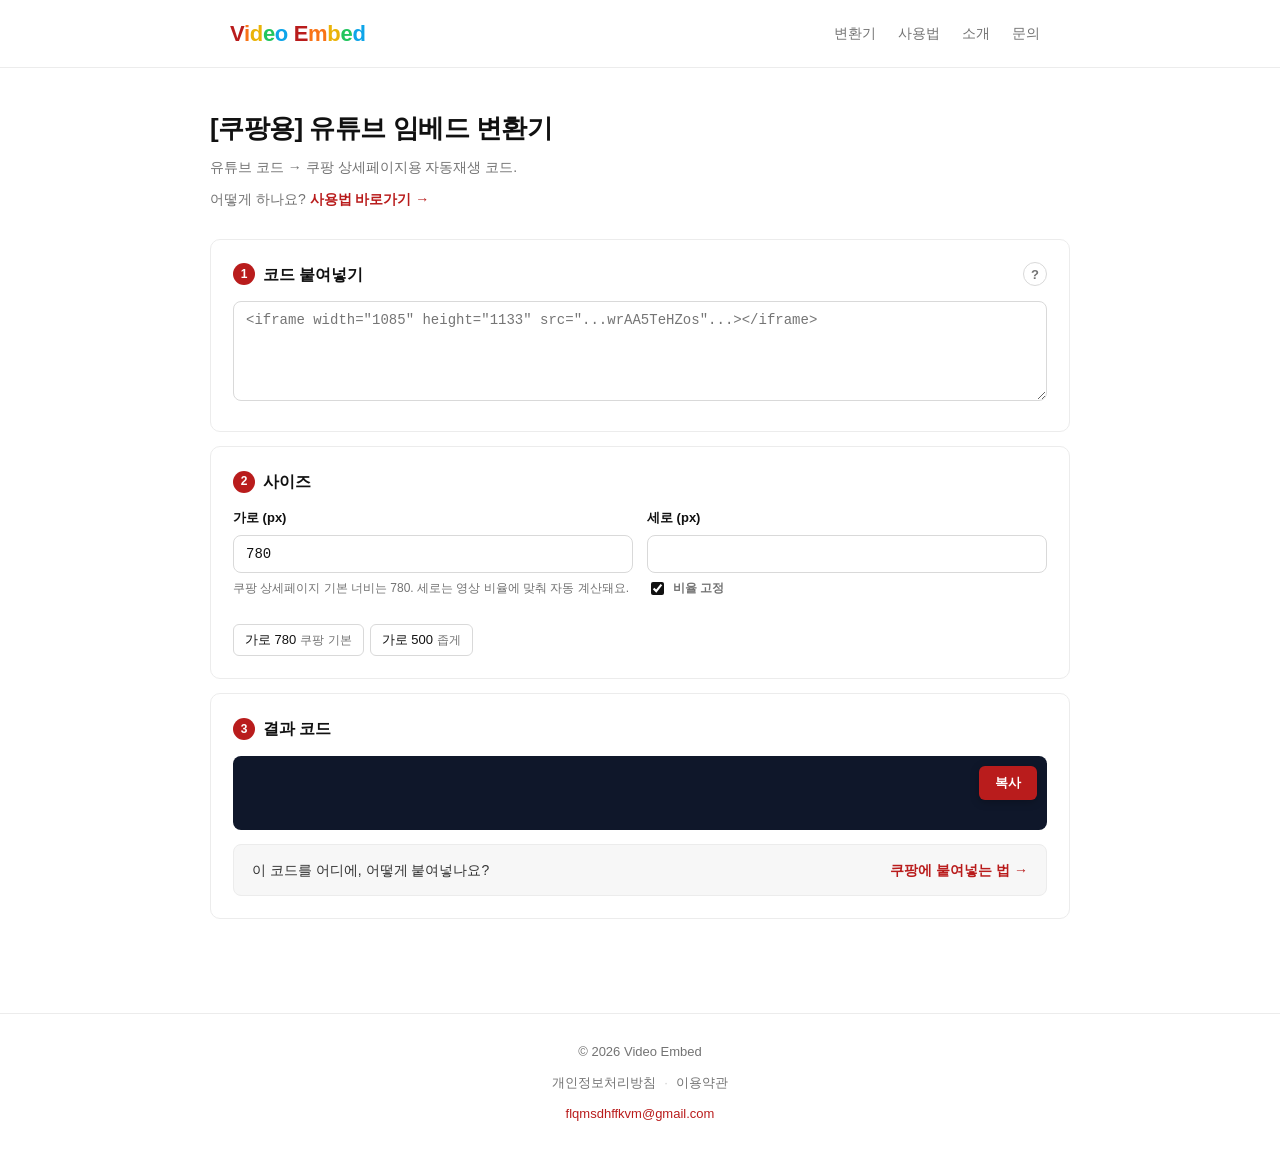
==== commit f619cafd: "Simplify size presets, shorten placeholder, add ratio guide Width-only presets (780, 500). The prese" ====
--- a/index.html
+++ b/index.html
@@ -292,7 +292,12 @@
   }
   .modal-step p { margin: 0 0 10px; color: #333; font-size: 14px; }
   .modal-step img {
-    width: 100%;
+    display: block;
+    max-width: 320px;
+    max-height: 280px;
+    width: auto;
+    height: auto;
+    margin: 0 auto;
     border-radius: var(--radius-sm);
     border: 1px solid var(--border);
   }
@@ -337,7 +342,7 @@
       <span class="step-num">1</span>코드 붙여넣기
       <button type="button" class="help-btn" id="helpBtn" aria-label="코드 복사 방법 보기" title="어떻게 복사하나요?">?</button>
     </h2>
-    <textarea id="inputCode" placeholder='&lt;iframe width=&quot;1085&quot; height=&quot;1133&quot; src=&quot;https://www.youtube.com/embed/wrAA5TeHZos&quot; title=&quot;보행기 5&quot; frameborder=&quot;0&quot; allow=&quot;accelerometer; autoplay; clipboard-write; encrypted-media; gyroscope; picture-in-picture; web-share&quot; referrerpolicy=&quot;strict-origin-when-cross-origin&quot; allowfullscreen&gt;&lt;/iframe&gt;'></textarea>
+    <textarea id="inputCode" placeholder='&lt;iframe width=&quot;1085&quot; height=&quot;1133&quot; src=&quot;...wrAA5TeHZos&quot;...&gt;&lt;/iframe&gt;'></textarea>
     <div class="error" id="errorMsg">유튜브 코드를 못 찾았어요.</div>
     <div class="info-row" id="infoRow" style="display:none;">
       <span><b>제목</b> <span id="videoTitle">-</span></span>
@@ -352,7 +357,7 @@
       <div>
         <label for="widthInput">가로 (px)</label>
         <input type="number" id="widthInput" value="780" min="1">
-        <p class="note">기본 780. 쿠팡 상세페이지 기준.</p>
+        <p class="note">쿠팡 상세페이지 기본 너비는 780. 세로는 영상 비율에 맞춰 자동 계산돼요.</p>
       </div>
       <div>
         <label for="heightInput">세로 (px)</label>
@@ -363,10 +368,9 @@
         </label>
       </div>
     </div>
-    <div class="presets" role="group" aria-label="프리셋">
-      <button type="button" class="preset-btn" data-w="780" data-h="439">가로 16:9<span class="preset-size">780×439</span></button>
-      <button type="button" class="preset-btn" data-w="780" data-h="585">4:3<span class="preset-size">780×585</span></button>
-      <button type="button" class="preset-btn" data-w="500" data-h="889">세로·쇼츠<span class="preset-size">500×889</span></button>
+    <div class="presets" role="group" aria-label="가로 프리셋">
+      <button type="button" class="preset-btn" data-w="780">가로 780<span class="preset-size">쿠팡 기본</span></button>
+      <button type="button" class="preset-btn" data-w="500">가로 500<span class="preset-size">좁게</span></button>
     </div>
   </section>
 
@@ -374,7 +378,7 @@
     <h2 id="step3"><span class="step-num">3</span>결과 코드</h2>
     <div class="output-wrap">
       <button class="copy-btn" id="copyBtn" type="button">복사</button>
-      <pre class="output" id="outputCode">위에 코드를 붙여넣으면 여기에 결과가 떠요.</pre>
+      <pre class="output" id="outputCode"></pre>
     </div>
     <div class="next-step">
       <span>이 코드를 어디에, 어떻게 붙여넣나요?</span>
@@ -513,7 +517,7 @@
 
   function buildOutput() {
     if (!state.videoId) {
-      $output.textContent = '위에 코드를 붙여넣으면 여기에 결과가 떠요.';
+      $output.textContent = '';
       return;
     }
     const w = Math.max(1, parseInt($width.value, 10) || DEFAULT_WIDTH);
@@ -588,13 +592,12 @@
   }
 
   function onPreset(e) {
-    const btn = e.currentTarget;
-    const w = parseInt(btn.dataset.w, 10);
-    const h = parseInt(btn.dataset.h, 10);
-    if (!w || !h) return;
+    const w = parseInt(e.currentTarget.dataset.w, 10);
+    if (!w) return;
     $width.value = w;
-    $height.value = h;
-    state.ratio = h / w;
+    if (state.ratio > 0) {
+      $height.value = Math.round(w * state.ratio);
+    }
     buildOutput();
   }
 
